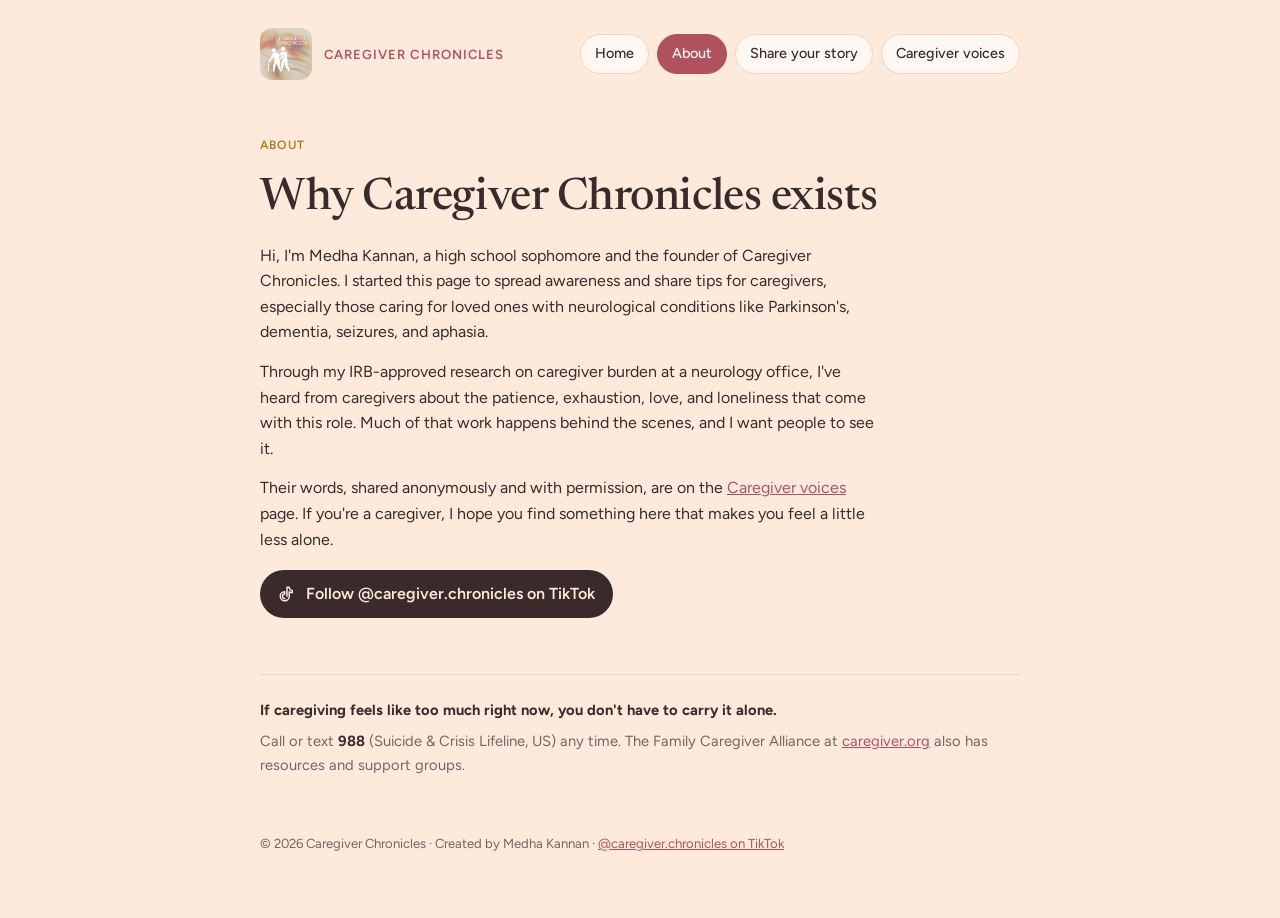
==== about.html @ a459dc9d "Add files via upload" ====
<!doctype html>
<html lang="en">
<head>
<meta charset="utf-8">
<meta name="viewport" content="width=device-width, initial-scale=1, viewport-fit=cover">
<title>About | Caregiver Chronicles</title>
<meta name="description" content="Meet Medha Kannan, the high school sophomore who founded Caregiver Chronicles to raise awareness for caregivers.">
<meta property="og:title" content="About | Caregiver Chronicles">
<meta property="og:description" content="Meet Medha Kannan, the high school sophomore who founded Caregiver Chronicles to raise awareness for caregivers.">
<meta property="og:image" content="logo.jpg">
<link rel="icon" href="logo.jpg">
<link rel="preconnect" href="https://fonts.googleapis.com">
<link rel="preconnect" href="https://fonts.gstatic.com" crossorigin>
<link rel="stylesheet" href="https://fonts.googleapis.com/css2?family=Newsreader:ital,opsz,wght@0,6..72,400;0,6..72,500;1,6..72,400;1,6..72,500&family=Figtree:wght@400;500;600&display=swap">
<link rel="stylesheet" href="style.css">
</head>
<body>
<div class="banner" id="novBanner" hidden>
  <div class="banner-inner">
    <strong>November is National Family Caregivers Month</strong>
    <span>This month, take a moment to thank a caregiver in your life, or <a href="share.html">share your own story</a>.</span>
  </div>
</div>
<div class="wrap">
  <div class="topbar">
    <a class="home" href="index.html"><img src="logo.jpg" alt="Caregiver Chronicles logo" width="52" height="52"><span>Caregiver Chronicles</span></a>
    <nav aria-label="Pages">
      <a href="index.html">Home</a>
      <a href="about.html" aria-current="page">About</a>
      <a href="share.html">Share your story</a>
      <a href="voices.html">Caregiver voices</a>
    </nav>
  </div>
  <section>
    <span class="eyebrow">About</span>
    <h1 class="page-title">Why Caregiver Chronicles exists</h1>
    <div class="prose">
      <p>Hi, I'm Medha Kannan, a high school sophomore and the founder of Caregiver Chronicles. I started this page to spread awareness and share tips for caregivers, especially those caring for loved ones with neurological conditions like Parkinson's, dementia, seizures, and aphasia.</p>
      <p>Through my IRB-approved research on caregiver burden at a neurology office, I've heard from caregivers about the patience, exhaustion, love, and loneliness that come with this role. Much of that work happens behind the scenes, and I want people to see it.</p>
      <p>Their words, shared anonymously and with permission, are on the <a href="voices.html">Caregiver voices</a> page. If you're a caregiver, I hope you find something here that makes you feel a little less alone.</p>
    </div>
    <a class="tiktok" href="https://www.tiktok.com/@caregiver.chronicles" target="_blank" rel="noopener">
      <svg width="18" height="18" viewBox="0 0 24 24" aria-hidden="true"><path d="M9 18a3 3 0 1 1 0-6v-3a6 6 0 1 0 6 6V9a7 7 0 0 0 4 1.3V7.2A4 4 0 0 1 15 3h-3v12" fill="none" stroke="currentColor" stroke-width="2" stroke-linecap="round" stroke-linejoin="round"/></svg>
      <span>Follow @caregiver.chronicles on TikTok</span>
    </a>
  </section>
  <div class="support">
    <p><strong>If caregiving feels like too much right now, you don't have to carry it alone.</strong></p>
    <p>Call or text <strong>988</strong> (Suicide &amp; Crisis Lifeline, US) any time. The Family Caregiver Alliance at <a href="https://www.caregiver.org" target="_blank" rel="noopener">caregiver.org</a> also has resources and support groups.</p>
  </div>
  <footer>© 2026 Caregiver Chronicles · Created by Medha Kannan · <a href="https://www.tiktok.com/@caregiver.chronicles" target="_blank" rel="noopener">@caregiver.chronicles on TikTok</a></footer>
</div>
<script>
if (new Date().getMonth() === 10 || location.hash === "#preview-banner") document.getElementById("novBanner").hidden = false;
</script>

</body>
</html>
---- style.css ----
body{margin:0}img{max-width:100%}[hidden]{display:none!important}
/* Layout: one calm reading column; a "voices" wall of real caregiver answers is the heart of the page */
:root{
  --bg:#FDEADB; --surface:#FFF8F2; --ink:#3A2A2C; --muted:#7A6264; --line:#F2D3BE;
  --teal:#B0525D; --teal-soft:#F5E2DF; --marigold:#B5781C; --marigold-soft:#F6E8D0;
  color-scheme:light;
  --display:"Newsreader", Georgia, "Times New Roman", serif;
  --body:"Figtree", system-ui, -apple-system, "Segoe UI", sans-serif;
}

*{box-sizing:border-box}
body{background:var(--bg);color:var(--ink);font:16px/1.6 var(--body);padding-inline:16px}
.wrap{max-width:760px;margin:0 auto;padding-block:28px 64px;display:flex;flex-direction:column;gap:56px}
h1,h2,h3{font-family:var(--display);font-weight:500;text-wrap:balance;margin:0;line-height:1.15}
p{margin:0}
a{color:var(--teal)}
:focus-visible{outline:2px solid var(--marigold);outline-offset:3px;border-radius:4px}

header{display:flex;flex-direction:column;gap:18px}
.brand{display:flex;align-items:center;gap:10px;font-weight:600;font-size:.82rem;letter-spacing:.08em;text-transform:uppercase;color:var(--teal)}
.logo{flex:none;width:96px;height:96px;border-radius:18px;object-fit:cover;box-shadow:0 2px 10px rgb(0 0 0 / .12)}
.brand{gap:16px}
h1{font-size:clamp(2.4rem,8vw,3.6rem);letter-spacing:-.01em}
h1 em{color:var(--teal);font-style:italic}
.lede{font-size:1.12rem;color:var(--muted);max-width:60ch}
nav{display:flex;flex-wrap:wrap;gap:8px}
nav a{text-decoration:none;font-size:.9rem;font-weight:500;padding:7px 14px;border:1px solid var(--line);border-radius:999px;color:var(--ink);background:var(--surface)}
nav a:hover{border-color:var(--teal)}

section{display:flex;flex-direction:column;gap:18px;scroll-margin-top:16px}
.eyebrow{font-size:.75rem;font-weight:600;letter-spacing:.1em;text-transform:uppercase;color:var(--marigold)}
h2{font-size:clamp(1.7rem,5vw,2.2rem)}
.prose{display:flex;flex-direction:column;gap:14px;max-width:62ch}

.tiktok{display:inline-flex;align-items:center;gap:10px;align-self:flex-start;padding:11px 18px;border-radius:999px;background:var(--ink);color:var(--bg);text-decoration:none;font-weight:600}
.tiktok[aria-disabled="true"]{opacity:.55;pointer-events:none}

.share{background:var(--teal-soft);border-radius:18px;padding:24px 20px;display:flex;flex-direction:column;gap:18px}
.share ul{margin:0;padding:0;list-style:none;display:flex;flex-direction:column;gap:10px}
.share li{display:flex;gap:10px;align-items:flex-start}
.share li::before{content:"";flex:none;width:7px;height:7px;margin-top:.62em;border-radius:50%;background:var(--teal)}
.note{font-size:.9rem;color:var(--muted)}
.btn{display:inline-flex;align-self:flex-start;align-items:center;gap:8px;padding:12px 20px;border-radius:12px;background:var(--teal);color:var(--bg);font-weight:600;text-decoration:none}
.btn[aria-disabled="true"]{opacity:.55;pointer-events:none}

.tabs{display:flex;gap:6px;overflow-x:auto;padding-bottom:4px;scrollbar-width:thin}
.tabs button{flex:none;font:500 .9rem var(--body);padding:9px 14px;border-radius:10px;border:1px solid var(--line);background:var(--surface);color:var(--ink);cursor:pointer}
.tabs button[aria-selected="true"]{background:var(--ink);color:var(--bg);border-color:var(--ink)}
.panel-q{font-family:var(--display);font-style:italic;font-size:1.3rem;color:var(--teal)}
.count{font-size:.85rem;color:var(--muted)}

.wall{columns:2 260px;column-gap:14px}
.quote{break-inside:avoid;margin:0 0 14px;background:var(--surface);border:1px solid var(--line);border-radius:14px;padding:14px 16px;font-family:var(--display);font-size:1.06rem;line-height:1.45;display:flex;flex-direction:column;gap:6px}
.quote .times{font-family:var(--body);font-size:.75rem;font-weight:600;color:var(--marigold);background:var(--marigold-soft);align-self:flex-start;padding:2px 8px;border-radius:999px}

.words{display:flex;flex-wrap:wrap;gap:8px;align-items:baseline}
.word{font-family:var(--display);background:var(--surface);border:1px solid var(--line);border-radius:999px;padding:4px 14px;line-height:1.4}
.word sup{font-family:var(--body);font-size:.7rem;font-weight:600;color:var(--marigold);margin-left:3px}
.subhead{font-size:.8rem;font-weight:600;letter-spacing:.08em;text-transform:uppercase;color:var(--muted)}

.support{border-top:1px solid var(--line);padding-top:24px;display:flex;flex-direction:column;gap:8px;font-size:.92rem;color:var(--muted)}
.support strong{color:var(--ink)}
footer{font-size:.82rem;color:var(--muted)}
.banner{background:#5E3F8C;color:#FFFFFF;margin-inline:-16px;padding:14px 16px}
.banner-inner{max-width:760px;margin:0 auto;display:flex;flex-direction:column;gap:4px}
.banner strong{font-family:var(--display);font-size:1.15rem;font-weight:500}
.banner a{color:#FFFFFF;font-weight:600}
@media (prefers-reduced-motion: reduce){*{scroll-behavior:auto!important}}
html{scroll-behavior:smooth}

/* Multi-page additions */
.topbar{display:flex;flex-wrap:wrap;align-items:center;justify-content:space-between;gap:14px}
.topbar .home{display:flex;align-items:center;gap:12px;text-decoration:none;color:var(--teal);font-weight:600;font-size:.82rem;letter-spacing:.08em;text-transform:uppercase}
.topbar .home img{width:52px;height:52px;border-radius:12px;object-fit:cover}
nav a[aria-current="page"]{background:var(--teal);color:var(--surface);border-color:var(--teal)}
.hero{display:flex;flex-direction:column;gap:18px}
.hero-logo{width:150px;height:150px;border-radius:24px;object-fit:cover;box-shadow:0 4px 18px rgb(0 0 0 / .12)}
.cards{display:grid;grid-template-columns:repeat(auto-fit,minmax(200px,1fr));gap:14px}
.card{display:flex;flex-direction:column;gap:8px;padding:18px;border-radius:16px;background:var(--surface);border:1px solid var(--line);text-decoration:none;color:var(--ink);min-width:0}
.card:hover{border-color:var(--teal)}
.card h3{font-size:1.3rem;color:var(--teal)}
.card p{font-size:.95rem;color:var(--muted)}
.card .go{font-weight:600;font-size:.9rem;color:var(--teal);margin-top:auto}
.page-title{font-size:clamp(2rem,6vw,2.8rem)}
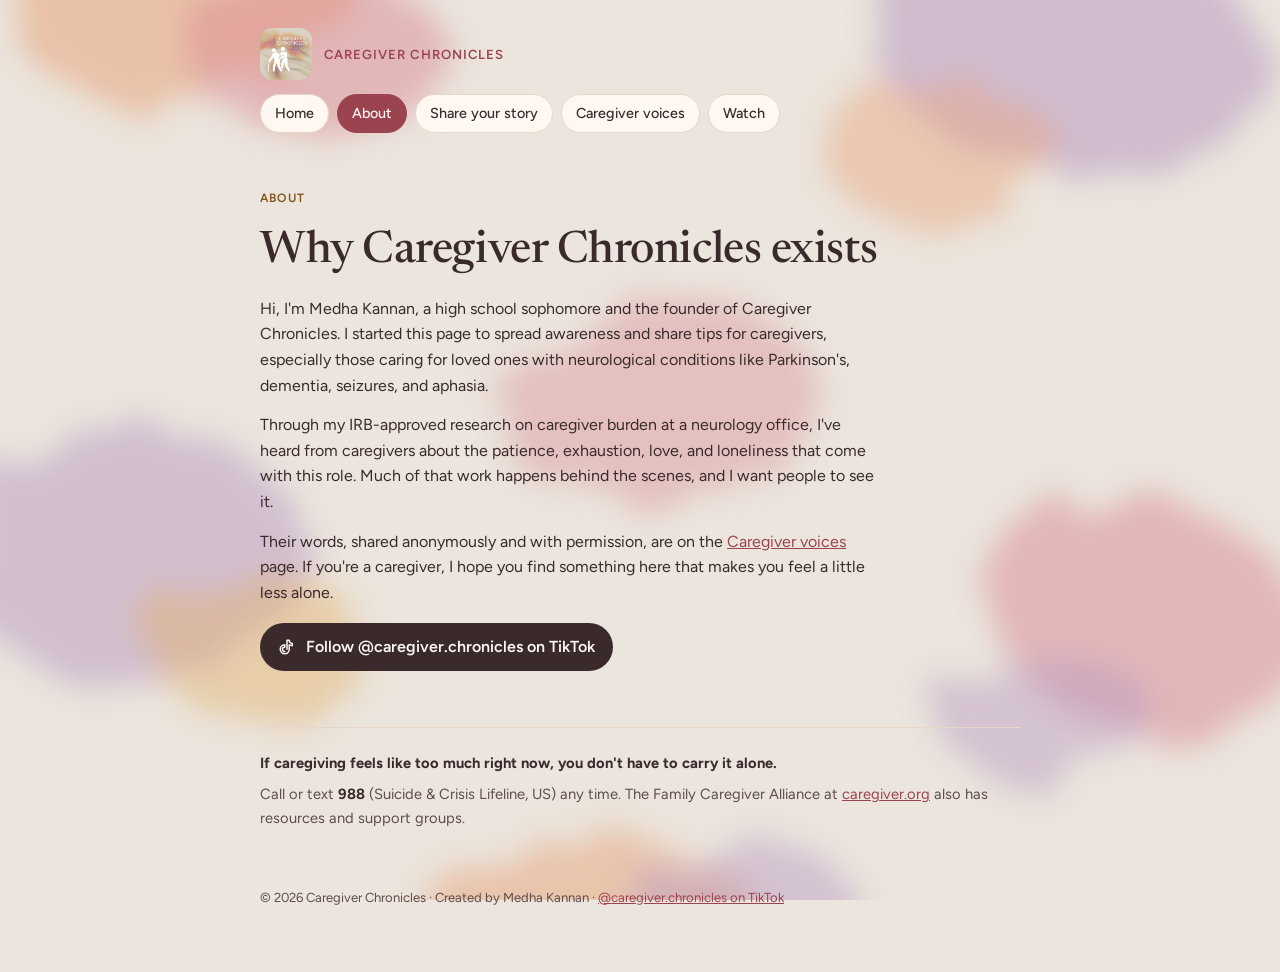
==== commit 4250950b: "Add Watch page showcasing TikTok posts New watch.html embeds five featured TikTok posts (shown at 80" ====
--- a/about.html
+++ b/about.html
@@ -29,6 +29,7 @@
       <a href="about.html" aria-current="page">About</a>
       <a href="share.html">Share your story</a>
       <a href="voices.html">Caregiver voices</a>
+      <a href="watch.html">Watch</a>
     </nav>
   </div>
   <section>
--- a/style.css
+++ b/style.css
@@ -1,8 +1,9 @@
 body{margin:0}img{max-width:100%}[hidden]{display:none!important}
 /* Layout: one calm reading column; a "voices" wall of real caregiver answers is the heart of the page */
 :root{
-  --bg:#FDEADB; --surface:#FFF8F2; --ink:#3A2A2C; --muted:#7A6264; --line:#F2D3BE;
-  --teal:#B0525D; --teal-soft:#F5E2DF; --marigold:#B5781C; --marigold-soft:#F6E8D0;
+  /* Warm gray base like the logo; accents darkened slightly so text stays readable on gray */
+  --bg:#EBE5DD; --surface:#FFF8F2; --ink:#3A2A2C; --muted:#5F4D4B; --line:#E8D6C6;
+  --teal:#9C4350; --teal-soft:#F5E2DF; --marigold:#7E5214; --marigold-soft:#F6E8D0;
   color-scheme:light;
   --display:"Newsreader", Georgia, "Times New Roman", serif;
   --body:"Figtree", system-ui, -apple-system, "Segoe UI", sans-serif;
@@ -32,7 +33,7 @@
 h2{font-size:clamp(1.7rem,5vw,2.2rem)}
 .prose{display:flex;flex-direction:column;gap:14px;max-width:62ch}
 
-.tiktok{display:inline-flex;align-items:center;gap:10px;align-self:flex-start;padding:11px 18px;border-radius:999px;background:var(--ink);color:var(--bg);text-decoration:none;font-weight:600}
+.tiktok{display:inline-flex;align-items:center;gap:10px;align-self:flex-start;padding:11px 18px;border-radius:999px;background:var(--ink);color:var(--surface);text-decoration:none;font-weight:600}
 .tiktok[aria-disabled="true"]{opacity:.55;pointer-events:none}
 
 .share{background:var(--teal-soft);border-radius:18px;padding:24px 20px;display:flex;flex-direction:column;gap:18px}
@@ -40,21 +41,27 @@
 .share li{display:flex;gap:10px;align-items:flex-start}
 .share li::before{content:"";flex:none;width:7px;height:7px;margin-top:.62em;border-radius:50%;background:var(--teal)}
 .note{font-size:.9rem;color:var(--muted)}
-.btn{display:inline-flex;align-self:flex-start;align-items:center;gap:8px;padding:12px 20px;border-radius:12px;background:var(--teal);color:var(--bg);font-weight:600;text-decoration:none}
+.btn{display:inline-flex;align-self:flex-start;align-items:center;gap:8px;padding:12px 20px;border-radius:12px;background:var(--teal);color:var(--surface);font-weight:600;text-decoration:none}
 .btn[aria-disabled="true"]{opacity:.55;pointer-events:none}
 
 .tabs{display:flex;gap:6px;overflow-x:auto;padding-bottom:4px;scrollbar-width:thin}
 .tabs button{flex:none;font:500 .9rem var(--body);padding:9px 14px;border-radius:10px;border:1px solid var(--line);background:var(--surface);color:var(--ink);cursor:pointer}
-.tabs button[aria-selected="true"]{background:var(--ink);color:var(--bg);border-color:var(--ink)}
-.panel-q{font-family:var(--display);font-style:italic;font-size:1.3rem;color:var(--teal)}
+.tabs button[aria-selected="true"]{background:var(--ink);color:var(--surface);border-color:var(--ink)}
+.panel-q{font-family:"Lora", Georgia, serif;font-weight:600;font-size:1.45rem;line-height:1.4;color:#7E2A38}
 .count{font-size:.85rem;color:var(--muted)}
 
-.wall{columns:2 260px;column-gap:14px}
-.quote{break-inside:avoid;margin:0 0 14px;background:var(--surface);border:1px solid var(--line);border-radius:14px;padding:14px 16px;font-family:var(--display);font-size:1.06rem;line-height:1.45;display:flex;flex-direction:column;gap:6px}
+.wall{display:flex;flex-wrap:wrap;justify-content:center;align-items:center;gap:34px 26px;padding:18px 0 14px;width:min(1040px,100vw - 32px);margin-inline:50%;translate:-50% 0}
+/* Answers float like notes suspended over the paint: each gets its own tint, tilt and drift from voices.html */
+.quote{--tint:var(--surface);--r:0deg;--y:0px;margin:0;flex:0 1 auto;max-width:min(100%,270px);background:color-mix(in srgb,var(--tint) 55%,var(--surface));border:1px solid rgb(255 255 255 / .7);border-radius:20px;padding:14px 18px;font-family:var(--display);font-size:1.02rem;line-height:1.45;display:flex;flex-direction:column;gap:6px;box-shadow:0 8px 22px rgb(70 45 50 / .09);transform:translate(var(--x,0px),var(--y)) rotate(var(--r));animation:drift var(--d,7s) ease-in-out var(--delay,0s) infinite}
+.quote.short{font-size:1.35rem;padding:10px 20px;text-align:center;align-items:center}
+.quote.short .times{align-self:center}
+@keyframes drift{0%{translate:0 0;rotate:0deg}25%{translate:6px -12px;rotate:.8deg}50%{translate:0 -20px;rotate:0deg}75%{translate:-6px -9px;rotate:-.8deg}100%{translate:0 0;rotate:0deg}}
 .quote .times{font-family:var(--body);font-size:.75rem;font-weight:600;color:var(--marigold);background:var(--marigold-soft);align-self:flex-start;padding:2px 8px;border-radius:999px}
 
-.words{display:flex;flex-wrap:wrap;gap:8px;align-items:baseline}
-.word{font-family:var(--display);background:var(--surface);border:1px solid var(--line);border-radius:999px;padding:4px 14px;line-height:1.4}
+.words{display:flex;flex-wrap:wrap;justify-content:center;gap:40px 22px;align-items:center;padding:18px 0}
+.word{font-family:var(--display);background:color-mix(in srgb,var(--tint,var(--surface)) 55%,var(--surface));border:1px solid rgb(255 255 255 / .7);border-radius:999px;padding:8px 22px;line-height:1.3;box-shadow:0 6px 16px rgb(70 45 50 / .08);transform:translateY(var(--y,0)) rotate(var(--r,0deg));animation:drift var(--d,7s) ease-in-out var(--delay,0s) infinite}
+.cloud{display:flex;flex-direction:column;gap:18px}
+.word.love{font-size:3.6rem;font-style:italic;color:var(--teal);padding:10px 44px;box-shadow:0 12px 30px rgb(160 70 85 / .18)}
 .word sup{font-family:var(--body);font-size:.7rem;font-weight:600;color:var(--marigold);margin-left:3px}
 .subhead{font-size:.8rem;font-weight:600;letter-spacing:.08em;text-transform:uppercase;color:var(--muted)}
 
@@ -65,8 +72,9 @@
 .banner-inner{max-width:760px;margin:0 auto;display:flex;flex-direction:column;gap:4px}
 .banner strong{font-family:var(--display);font-size:1.15rem;font-weight:500}
 .banner a{color:#FFFFFF;font-weight:600}
-@media (prefers-reduced-motion: reduce){*{scroll-behavior:auto!important}}
+@media (prefers-reduced-motion: reduce){*{scroll-behavior:auto!important}.quote,.word{animation:none}}
 html{scroll-behavior:smooth}
+body::before{content:"";position:fixed;inset:0;z-index:-1;pointer-events:none;background:url("background.svg") center/cover no-repeat}
 
 /* Multi-page additions */
 .topbar{display:flex;flex-wrap:wrap;align-items:center;justify-content:space-between;gap:14px}
@@ -81,4 +89,12 @@
 .card h3{font-size:1.3rem;color:var(--teal)}
 .card p{font-size:.95rem;color:var(--muted)}
 .card .go{font-weight:600;font-size:.9rem;color:var(--teal);margin-top:auto}
+.posts{display:flex;flex-wrap:wrap;justify-content:center;gap:22px;width:min(1040px,100vw - 32px);margin-inline:50%;translate:-50% 0}
+
+.watch-text{font-size:1.35rem;line-height:1.5;max-width:40ch;color:var(--ink)}
+.watch-text a{font-weight:600}
+.btn-big{font-size:1.15rem;padding:15px 26px}
+/* TikTok's player is a fixed 325x740, so it's shown at 80% to keep the boxes compact */
+.post{width:260px;height:592px;border-radius:16px;overflow:hidden;background:var(--surface);box-shadow:0 8px 22px rgb(70 45 50 / .1)}
+.post iframe{width:325px;height:740px;border:0;transform:scale(.8);transform-origin:0 0}
 .page-title{font-size:clamp(2rem,6vw,2.8rem)}
